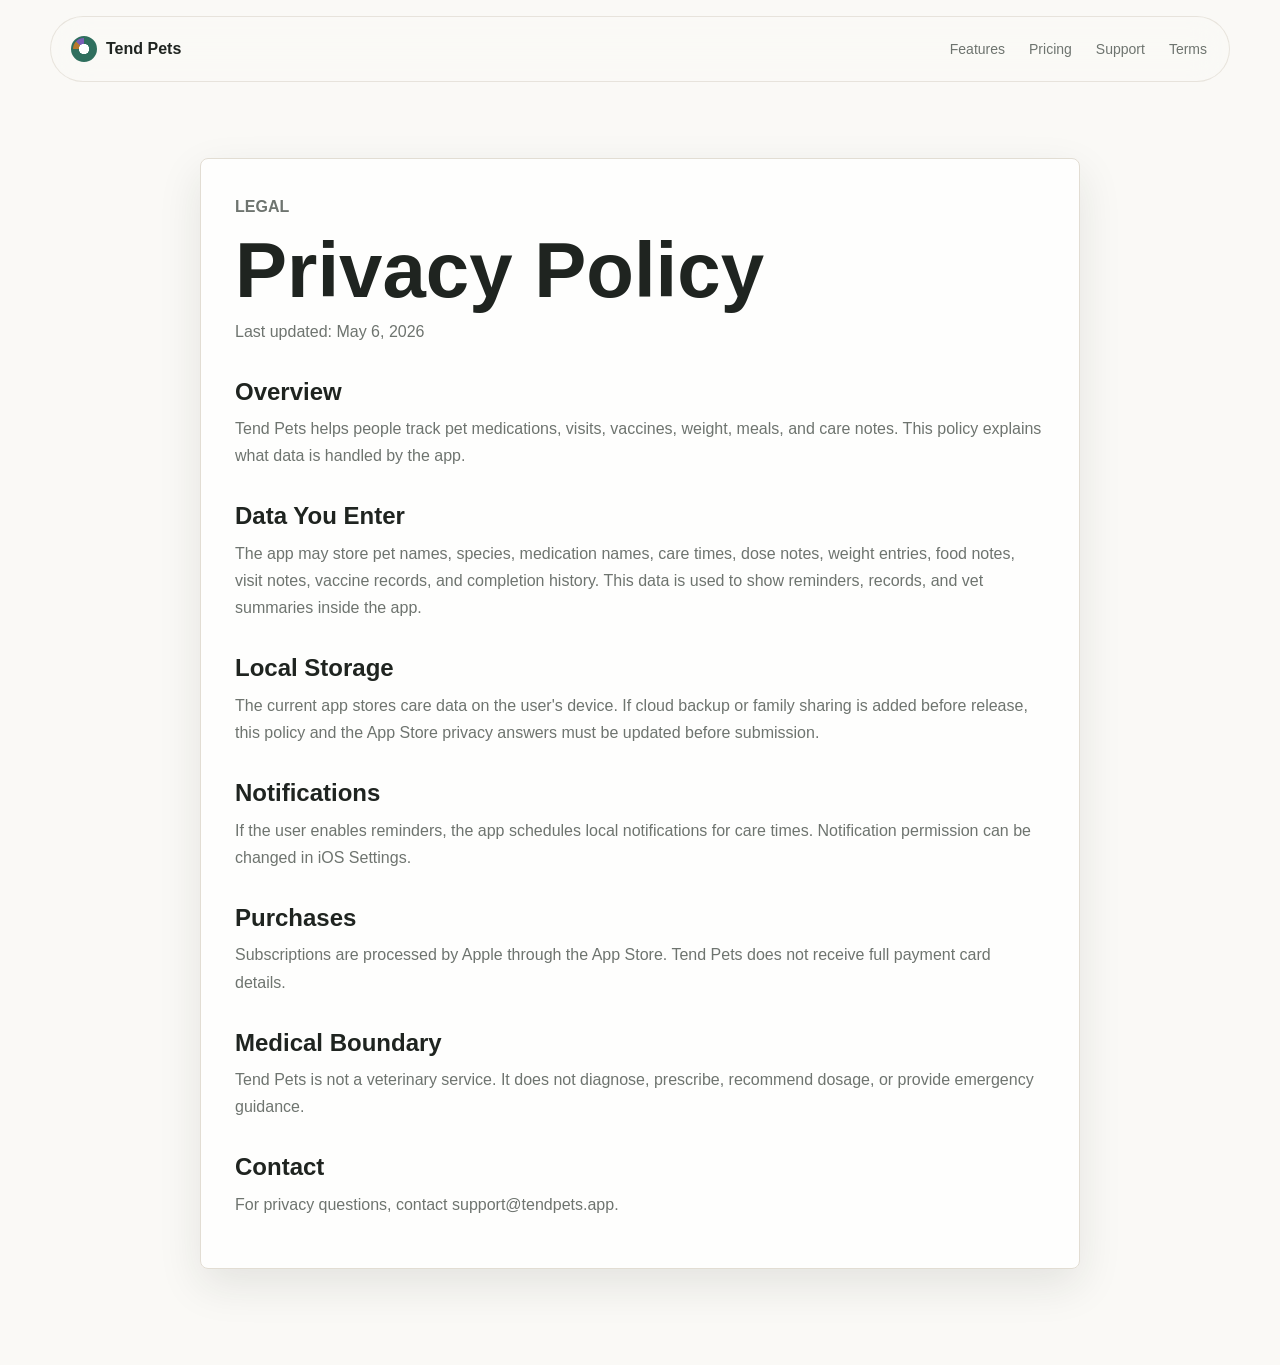
==== prototype/privacy.html @ f9f6dd4d "Prepare Tend Pets iOS release scaffold" ====
<!doctype html>
<html lang="en">
  <head>
    <meta charset="utf-8" />
    <meta name="viewport" content="width=device-width, initial-scale=1" />
    <title>Privacy Policy - Tend Pets</title>
    <link rel="icon" href="./assets/favicon.svg" type="image/svg+xml" />
    <link rel="stylesheet" href="./styles.css" />
  </head>
  <body>
    <header class="site-header">
      <a class="brand" href="./index.html" aria-label="Tend Pets home">
        <span class="brand-mark" aria-hidden="true"></span>
        <span>Tend Pets</span>
      </a>
      <nav aria-label="Primary navigation">
        <a href="./index.html#features">Features</a>
        <a href="./index.html#pricing">Pricing</a>
        <a href="./support.html">Support</a>
        <a href="./terms.html">Terms</a>
      </nav>
    </header>

    <main class="legal-page">
      <article class="legal-document">
        <p class="eyebrow">Legal</p>
        <h1>Privacy Policy</h1>
        <p class="legal-updated">Last updated: May 6, 2026</p>

        <h2>Overview</h2>
        <p>
          Tend Pets helps people track pet medications, visits, vaccines,
          weight, meals, and care notes. This policy explains what data is
          handled by the app.
        </p>

        <h2>Data You Enter</h2>
        <p>
          The app may store pet names, species, medication names, care times,
          dose notes, weight entries, food notes, visit notes, vaccine records,
          and completion history. This data is used to show reminders, records,
          and vet summaries inside the app.
        </p>

        <h2>Local Storage</h2>
        <p>
          The current app stores care data on the user's device. If cloud
          backup or family sharing is added before release, this policy and the
          App Store privacy answers must be updated before submission.
        </p>

        <h2>Notifications</h2>
        <p>
          If the user enables reminders, the app schedules local notifications
          for care times. Notification permission can be changed in iOS Settings.
        </p>

        <h2>Purchases</h2>
        <p>
          Subscriptions are processed by Apple through the App Store. Tend Pets
          does not receive full payment card details.
        </p>

        <h2>Medical Boundary</h2>
        <p>
          Tend Pets is not a veterinary service. It does not diagnose, prescribe,
          recommend dosage, or provide emergency guidance.
        </p>

        <h2>Contact</h2>
        <p>
          For privacy questions, contact
          <a href="mailto:support@tendpets.app">support@tendpets.app</a>.
        </p>
      </article>
    </main>
  </body>
</html>
---- prototype/styles.css ----
:root {
  --bg: #faf9f6;
  --surface: #ffffff;
  --surface-soft: #f2f0eb;
  --text: #1f2420;
  --muted: #6e746f;
  --line: #e2ddd3;
  --primary: #2f6f5e;
  --primary-soft: #dce9e3;
  --medicine: #3e6fb6;
  --medicine-soft: #e5edf8;
  --food: #b8792d;
  --food-soft: #f4eadc;
  --visit: #7a5db5;
  --visit-soft: #eee9f8;
  --alert: #b8743a;
  --alert-soft: #f6ebdf;
  --success: #2f7d57;
  --shadow: 0 24px 70px rgba(31, 36, 32, 0.16);
  --soft-shadow: 0 16px 44px rgba(31, 36, 32, 0.1);
  --radius: 8px;
  --phone-radius: 38px;
  --max: 1180px;
}

* {
  box-sizing: border-box;
}

html {
  scroll-behavior: smooth;
}

section {
  scroll-margin-top: 96px;
}

body {
  margin: 0;
  background: var(--bg);
  color: var(--text);
  font-family:
    ui-sans-serif,
    -apple-system,
    BlinkMacSystemFont,
    "SF Pro Display",
    "Segoe UI",
    sans-serif;
  letter-spacing: 0;
}

html,
body {
  overflow-x: hidden;
}

a {
  color: inherit;
  text-decoration: none;
}

img {
  display: block;
  max-width: 100%;
}

.site-header {
  position: sticky;
  top: 0;
  z-index: 20;
  display: flex;
  align-items: center;
  justify-content: space-between;
  gap: 22px;
  width: min(var(--max), calc(100% - 36px));
  margin: 16px auto 0;
  padding: 10px 12px;
  background: rgba(250, 249, 246, 0.84);
  border: 1px solid rgba(226, 221, 211, 0.75);
  border-radius: 999px;
  backdrop-filter: blur(18px);
}

.brand {
  display: inline-flex;
  min-height: 44px;
  align-items: center;
  gap: 9px;
  padding: 0 8px;
  border-radius: 999px;
  font-weight: 760;
}

.brand-mark {
  width: 26px;
  height: 26px;
  border: 2px solid var(--primary);
  border-radius: 50%;
  background:
    radial-gradient(circle at 50% 50%, var(--surface) 0 32%, transparent 34%),
    conic-gradient(var(--primary) 0 270deg, var(--food) 270deg 314deg, var(--visit) 314deg 360deg);
}

.site-header nav {
  display: flex;
  gap: 4px;
  color: var(--muted);
  font-size: 14px;
}

.site-header nav a {
  display: inline-flex;
  min-height: 44px;
  align-items: center;
  padding: 0 10px;
  border-radius: 999px;
}

.site-header nav a:hover {
  background: rgba(255, 255, 255, 0.72);
  color: var(--text);
}

.header-cta,
.button {
  display: inline-flex;
  min-height: 44px;
  align-items: center;
  justify-content: center;
  border-radius: 999px;
  font-weight: 720;
}

.header-cta {
  padding: 0 16px;
  background: var(--primary);
  color: white;
  font-size: 14px;
}

.hero-section {
  display: grid;
  grid-template-columns: minmax(0, 0.86fr) minmax(520px, 1.14fr);
  align-items: center;
  gap: 38px;
  width: min(var(--max), calc(100% - 36px));
  min-height: calc(100vh - 74px);
  margin: 0 auto;
  padding: 54px 0 34px;
}

.hero-section.clean-hero {
  grid-template-columns: minmax(0, 920px);
  justify-content: start;
  min-height: 620px;
}

.clean-hero .hero-copy {
  max-width: 860px;
}

.qa-actions {
  display: flex;
  flex-wrap: wrap;
  gap: 10px;
  margin-top: 18px;
}

.eyebrow {
  margin: 0 0 14px;
  color: var(--primary);
  font-size: 13px;
  font-weight: 820;
  letter-spacing: 0;
  text-transform: uppercase;
}

h1,
h2,
h3,
p {
  margin-top: 0;
}

h1 {
  margin-bottom: 20px;
  font-size: clamp(58px, 9vw, 112px);
  line-height: 0.88;
  letter-spacing: 0;
}

h2 {
  margin-bottom: 16px;
  font-size: clamp(34px, 5vw, 64px);
  line-height: 0.96;
  letter-spacing: 0;
}

h3 {
  margin-bottom: 8px;
  font-size: 20px;
  letter-spacing: 0;
}

.hero-text {
  width: min(540px, 100%);
  color: var(--muted);
  font-size: 21px;
  line-height: 1.45;
}

.hero-actions {
  display: flex;
  flex-wrap: wrap;
  gap: 12px;
  margin: 30px 0 14px;
}

.button {
  padding: 0 20px;
  border: 1px solid transparent;
}

.button.primary {
  background: var(--primary);
  color: white;
}

.button.secondary {
  border-color: var(--line);
  background: rgba(255, 255, 255, 0.64);
}

.trust-note {
  margin-bottom: 26px;
  color: var(--muted);
  font-size: 14px;
}

.feature-row {
  display: flex;
  flex-wrap: wrap;
  gap: 8px;
}

.feature-row span {
  padding: 8px 11px;
  border: 1px solid var(--line);
  border-radius: 999px;
  background: rgba(255, 255, 255, 0.72);
  color: var(--muted);
  font-size: 13px;
}

.hero-phones {
  position: relative;
  min-height: 630px;
}

.phone {
  position: relative;
  width: 292px;
  border-radius: var(--phone-radius);
  filter: drop-shadow(0 26px 54px rgba(31, 36, 32, 0.2));
}

.phone-shell {
  overflow: hidden;
  min-height: 610px;
  padding: 14px 12px 12px;
  border: 8px solid #1e211f;
  border-radius: var(--phone-radius);
  background: #101211;
}

.phone-status {
  display: grid;
  grid-template-columns: 1fr 72px 1fr;
  align-items: center;
  height: 24px;
  padding: 0 12px;
  color: #f7f8f6;
  font-size: 11px;
  font-weight: 720;
}

.phone-status span:last-child {
  text-align: right;
}

.dynamic-island {
  width: 66px;
  height: 19px;
  border-radius: 999px;
  background: #050605;
}

.screen {
  overflow: hidden;
  min-height: 548px;
  margin-top: 7px;
  padding: 21px 17px 18px;
  border-radius: 28px;
  background: var(--bg);
}

.mini-screen {
  font-size: 0.82em;
}

.mini-screen .screen-title {
  font-size: 25px;
}

.hero-phone {
  position: absolute;
  top: 50%;
}

.hero-phone-main {
  left: 50%;
  z-index: 3;
  transform: translate(-50%, -50%);
}

.hero-phone-left {
  left: 5%;
  z-index: 2;
  transform: translateY(-46%) rotate(-5deg) scale(0.9);
}

.hero-phone-right {
  right: 3%;
  z-index: 1;
  transform: translateY(-47%) rotate(5deg) scale(0.88);
}

.daily-care-band,
.app-section,
.pricing-section,
.reference-section {
  width: min(var(--max), calc(100% - 36px));
  margin: 0 auto;
  padding: 76px 0;
}

.daily-care-band {
  display: grid;
  grid-template-columns: 0.78fr 1.22fr;
  gap: 42px;
  border-top: 1px solid var(--line);
}

.feature-grid {
  display: grid;
  grid-template-columns: repeat(3, 1fr);
  gap: 14px;
}

.feature-grid article,
.price-card,
.screen-notes,
.reference-grid figure {
  border: 1px solid var(--line);
  border-radius: var(--radius);
  background: rgba(255, 255, 255, 0.76);
  box-shadow: var(--soft-shadow);
}

.feature-grid article {
  padding: 24px;
}

.feature-grid p,
.section-heading p,
.price-card p,
.screen-notes p,
.screen-notes li {
  color: var(--muted);
  line-height: 1.55;
}

.feature-icon {
  display: block;
  width: 40px;
  height: 40px;
  margin-bottom: 18px;
  border-radius: 50%;
}

.feature-icon.medicine {
  background: radial-gradient(circle at center, white 0 26%, transparent 28%), conic-gradient(var(--medicine) 0 280deg, var(--primary) 280deg);
}

.feature-icon.family {
  background:
    radial-gradient(circle at 35% 42%, white 0 9%, transparent 10%),
    radial-gradient(circle at 65% 42%, white 0 9%, transparent 10%),
    var(--primary);
}

.feature-icon.records {
  border-radius: 9px;
  background:
    linear-gradient(var(--visit) 0 0) 10px 11px / 20px 3px no-repeat,
    linear-gradient(var(--food) 0 0) 10px 20px / 16px 3px no-repeat,
    var(--visit-soft);
}

.section-heading {
  width: min(760px, 100%);
  margin-bottom: 32px;
}

.section-heading.compact {
  width: min(680px, 100%);
}

.screen-tabs {
  display: flex;
  flex-wrap: wrap;
  gap: 8px;
  margin-bottom: 24px;
}

.tab {
  min-height: 44px;
  padding: 0 13px;
  border: 1px solid var(--line);
  border-radius: 999px;
  background: rgba(255, 255, 255, 0.72);
  color: var(--muted);
  cursor: pointer;
  font: inherit;
  font-size: 14px;
  font-weight: 700;
}

.tab.active {
  border-color: var(--primary);
  background: var(--primary);
  color: white;
}

.prototype-stage {
  display: grid;
  grid-template-columns: minmax(250px, 0.8fr) minmax(300px, 1.2fr);
  align-items: center;
  gap: 48px;
  min-height: 700px;
  padding: 42px;
  border: 1px solid var(--line);
  border-radius: 24px;
  background:
    linear-gradient(120deg, rgba(255, 255, 255, 0.72), rgba(242, 240, 235, 0.72)),
    var(--surface-soft);
}

.screen-notes {
  padding: 28px;
}

.screen-notes ul {
  margin: 22px 0 0;
  padding-left: 19px;
}

.active-phone {
  justify-self: center;
}

.screen-grid {
  display: grid;
  grid-template-columns: repeat(5, minmax(150px, 1fr));
  gap: 22px;
  margin-top: 42px;
}

.small-phone {
  width: 100%;
  max-width: 210px;
  justify-self: center;
  cursor: pointer;
  transition: transform 180ms ease;
}

.small-phone::after {
  content: attr(data-label);
  display: block;
  margin-top: 10px;
  color: var(--muted);
  text-align: center;
  font-size: 13px;
  font-weight: 800;
}

.small-phone:hover {
  transform: translateY(-6px);
}

.small-phone .phone-shell {
  min-height: 438px;
  padding: 10px 8px 8px;
  border-width: 6px;
  border-radius: 30px;
}

.small-phone .phone-status {
  height: 18px;
  padding: 0 8px;
  font-size: 8px;
}

.small-phone .screen {
  min-height: 392px;
  padding: 14px 11px;
  border-radius: 22px;
}

.pricing-grid {
  display: grid;
  grid-template-columns: repeat(3, 1fr);
  gap: 18px;
}

.price-card {
  padding: 26px;
}

.price-card.featured {
  border-color: rgba(47, 111, 94, 0.45);
  background:
    linear-gradient(180deg, rgba(220, 233, 227, 0.82), rgba(255, 255, 255, 0.9)),
    var(--surface);
}

.plan {
  margin-bottom: 12px;
  color: var(--primary);
  font-weight: 800;
}

.price-card h3 {
  font-size: 42px;
}

.price-card h3 span {
  color: var(--muted);
  font-size: 16px;
}

.price-card ul {
  margin: 22px 0 0;
  padding-left: 18px;
  color: var(--muted);
  line-height: 1.9;
}

.reference-grid {
  display: grid;
  grid-template-columns: repeat(3, 1fr);
  gap: 16px;
}

.reference-grid figure {
  overflow: hidden;
  margin: 0;
}

.reference-grid img {
  width: 100%;
  aspect-ratio: 16 / 10;
  object-fit: cover;
}

.reference-grid figcaption {
  padding: 12px 14px;
  color: var(--muted);
  font-size: 14px;
}

.site-footer {
  display: flex;
  flex-wrap: wrap;
  gap: 16px;
  width: min(var(--max), calc(100% - 36px));
  margin: 0 auto;
  padding: 18px 0 42px;
  border-top: 1px solid var(--line);
  color: var(--muted);
  font-size: 14px;
  font-weight: 700;
}

.site-footer a:hover,
.legal-document a:hover {
  color: var(--primary);
}

.legal-page {
  width: min(880px, calc(100% - 36px));
  margin: 0 auto;
  padding: 76px 0 96px;
}

.legal-document {
  padding: 34px;
  border: 1px solid var(--line);
  border-radius: var(--radius);
  background: rgba(255, 255, 255, 0.82);
  box-shadow: var(--soft-shadow);
}

.legal-document h1 {
  margin-bottom: 10px;
  font-size: clamp(42px, 7vw, 78px);
  line-height: 0.94;
}

.legal-document h2 {
  margin: 34px 0 10px;
  font-size: 24px;
  line-height: 1.1;
}

.legal-document p,
.legal-document li {
  color: var(--muted);
  font-size: 16px;
  line-height: 1.7;
}

.legal-updated {
  margin-bottom: 32px;
}

.support-email {
  font-size: 22px;
  font-weight: 800;
}

.screen-title {
  margin-bottom: 13px;
  font-size: 34px;
  line-height: 1;
}

.screen-topline {
  display: flex;
  justify-content: space-between;
  align-items: center;
  gap: 12px;
  margin-bottom: 14px;
}

.screen-sub {
  color: var(--muted);
  font-size: 13px;
  font-weight: 650;
}

.pet-row {
  display: flex;
  gap: 10px;
  margin: 14px 0;
}

.pet-chip {
  display: inline-flex;
  flex-direction: column;
  align-items: center;
  gap: 5px;
  color: var(--muted);
  font-size: 11px;
  font-weight: 700;
}

.pet-avatar,
.care-ring {
  width: 48px;
  height: 48px;
  border-radius: 50%;
}

.pet-avatar {
  display: grid;
  place-items: center;
  color: white;
  font-size: 17px;
  font-weight: 800;
  background:
    radial-gradient(circle at 42% 38%, rgba(255, 255, 255, 0.42) 0 14%, transparent 15%),
    linear-gradient(135deg, #a78364, #6e4e3c);
}

.care-ring {
  display: grid;
  place-items: center;
  padding: 3px;
  background: conic-gradient(var(--primary) 0 292deg, var(--food) 292deg 328deg, var(--surface-soft) 328deg);
}

.care-ring.blue {
  background: conic-gradient(var(--medicine) 0 238deg, var(--visit) 238deg 300deg, var(--surface-soft) 300deg);
}

.care-ring.done {
  background: conic-gradient(var(--success) 0 360deg);
}

.care-ring .pet-avatar {
  width: 100%;
  height: 100%;
  border: 3px solid var(--bg);
}

.card {
  padding: 14px;
  border: 1px solid var(--line);
  border-radius: 18px;
  background: var(--surface);
  box-shadow: 0 10px 24px rgba(31, 36, 32, 0.06);
}

.care-card {
  border-color: rgba(47, 111, 94, 0.22);
  background: linear-gradient(180deg, rgba(220, 233, 227, 0.88), #fff);
}

.care-card.overdue {
  border-color: rgba(184, 116, 58, 0.28);
  background: linear-gradient(180deg, var(--alert-soft), #fff);
}

.card-label {
  margin-bottom: 6px;
  color: var(--muted);
  font-size: 11px;
  font-weight: 800;
  text-transform: uppercase;
}

.card-title {
  margin-bottom: 4px;
  font-size: 17px;
  font-weight: 820;
}

.card-detail {
  color: var(--muted);
  font-size: 12px;
  line-height: 1.35;
}

.action-row {
  display: grid;
  grid-template-columns: 1.2fr 0.9fr 0.8fr;
  gap: 7px;
  margin-top: 12px;
}

.ios-button {
  display: inline-flex;
  min-height: 44px;
  align-items: center;
  justify-content: center;
  border: 0;
  border-radius: 999px;
  background: var(--surface-soft);
  color: var(--text);
  font-size: 12px;
  font-weight: 800;
}

.mini-screen .ios-button {
  min-height: 44px;
}

.small-phone .ios-button {
  min-height: 27px;
  font-size: 8px;
}

.ios-button.primary {
  background: var(--primary);
  color: white;
}

.stack {
  display: grid;
  gap: 10px;
}

.list-row {
  display: grid;
  grid-template-columns: auto 1fr auto;
  align-items: center;
  gap: 10px;
  padding: 10px;
  border-radius: 14px;
  background: rgba(255, 255, 255, 0.72);
}

.dot {
  width: 10px;
  height: 10px;
  border-radius: 50%;
  background: var(--primary);
}

.dot.medicine {
  background: var(--medicine);
}

.dot.food {
  background: var(--food);
}

.dot.visit {
  background: var(--visit);
}

.row-title {
  font-size: 12px;
  font-weight: 800;
}

.row-sub {
  color: var(--muted);
  font-size: 10px;
}

.pill {
  display: inline-flex;
  align-items: center;
  min-height: 24px;
  padding: 0 9px;
  border-radius: 999px;
  background: var(--surface-soft);
  color: var(--muted);
  font-size: 10px;
  font-weight: 800;
}

.pill.primary {
  background: var(--primary-soft);
  color: var(--primary);
}

.segmented {
  display: grid;
  grid-template-columns: repeat(4, 1fr);
  gap: 4px;
  padding: 4px;
  border-radius: 999px;
  background: var(--surface-soft);
}

.segmented span {
  display: grid;
  min-height: 28px;
  place-items: center;
  border-radius: 999px;
  color: var(--muted);
  font-size: 10px;
  font-weight: 800;
}

.segmented span.active {
  background: var(--surface);
  color: var(--primary);
  box-shadow: 0 2px 8px rgba(31, 36, 32, 0.08);
}

.field {
  display: flex;
  justify-content: space-between;
  gap: 8px;
  padding: 12px 0;
  border-bottom: 1px solid var(--line);
  font-size: 13px;
  font-weight: 760;
}

.field span:first-child {
  color: var(--muted);
}

.chart {
  position: relative;
  height: 66px;
  border-radius: 12px;
  background:
    linear-gradient(to right, rgba(226, 221, 211, 0.6) 1px, transparent 1px) 0 0 / 25% 100%,
    linear-gradient(to top, rgba(226, 221, 211, 0.75) 1px, transparent 1px) 0 0 / 100% 33%,
    rgba(250, 249, 246, 0.76);
}

.chart::after {
  content: "";
  position: absolute;
  inset: 15px 12px 13px;
  border-bottom: 4px solid var(--primary);
  border-left: 4px solid transparent;
  border-radius: 40% 0 46% 0;
  transform: skew(-22deg) rotate(-4deg);
}

.compact-chart {
  height: 44px;
  margin-top: 8px;
}

.pdf-preview {
  padding: 14px;
  border: 1px solid var(--line);
  border-radius: 18px;
  background: #fffdf8;
  box-shadow: 0 12px 28px rgba(31, 36, 32, 0.08);
}

.pdf-header {
  display: flex;
  justify-content: space-between;
  gap: 14px;
  padding-bottom: 11px;
  border-bottom: 1px solid var(--line);
}

.pdf-header strong,
.pdf-header span {
  display: block;
}

.pdf-header span {
  color: var(--muted);
  font-size: 10px;
}

.mini-ring {
  width: 30px;
  height: 30px;
  border-radius: 50%;
  background: conic-gradient(var(--primary) 0 286deg, var(--food) 286deg 320deg, var(--surface-soft) 320deg);
}

.pdf-section {
  padding: 10px 0;
  border-bottom: 1px solid rgba(226, 221, 211, 0.75);
}

.pdf-section:last-child {
  border-bottom: 0;
}

.pdf-section b {
  display: block;
  margin-bottom: 4px;
  font-size: 11px;
}

.pdf-section p {
  margin: 0;
  color: var(--muted);
  font-size: 10px;
  line-height: 1.45;
}

.notification-card {
  display: grid;
  grid-template-columns: 34px 1fr;
  gap: 10px;
  margin-top: 18px;
  padding: 14px;
  border: 1px solid rgba(47, 111, 94, 0.22);
  border-radius: 19px;
  background: rgba(255, 255, 255, 0.9);
  box-shadow: var(--soft-shadow);
}

.notification-icon {
  width: 34px;
  height: 34px;
  border-radius: 10px;
  background:
    radial-gradient(circle at center, white 0 24%, transparent 26%),
    conic-gradient(var(--primary) 0 270deg, var(--food) 270deg 320deg, var(--visit) 320deg);
}

.notification-actions {
  grid-column: 2;
  display: flex;
  gap: 7px;
  margin-top: 8px;
}

.notification-actions span {
  display: inline-flex;
  min-height: 26px;
  align-items: center;
  padding: 0 10px;
  border-radius: 999px;
  background: var(--primary-soft);
  color: var(--primary);
  font-size: 10px;
  font-weight: 800;
}

.status-panel {
  padding: 14px;
  border: 1px solid var(--line);
  border-radius: 18px;
  background: var(--surface);
}

.status-panel.success {
  border-color: rgba(47, 125, 87, 0.3);
  background: linear-gradient(180deg, rgba(220, 233, 227, 0.8), #fff);
}

.status-panel.warning {
  border-color: rgba(184, 116, 58, 0.32);
  background: linear-gradient(180deg, var(--alert-soft), #fff);
}

.status-panel.muted {
  background: rgba(242, 240, 235, 0.7);
}

.progress-line {
  overflow: hidden;
  height: 6px;
  margin-top: 12px;
  border-radius: 999px;
  background: var(--surface-soft);
}

.progress-line span {
  display: block;
  width: 62%;
  height: 100%;
  border-radius: inherit;
  background: var(--primary);
}

.month-grid {
  display: grid;
  grid-template-columns: repeat(7, 1fr);
  gap: 5px;
}

.day {
  position: relative;
  display: grid;
  min-height: 29px;
  place-items: center;
  border-radius: 9px;
  background: rgba(255, 255, 255, 0.64);
  color: var(--muted);
  font-size: 10px;
  font-weight: 800;
}

.day.active {
  background: var(--primary);
  color: white;
}

.day::after {
  content: "";
  position: absolute;
  bottom: 4px;
  width: 4px;
  height: 4px;
  border-radius: 50%;
  background: var(--medicine);
}

.day:nth-child(5n)::after {
  background: var(--visit);
}

.day:nth-child(7n)::after {
  background: var(--food);
}

.bottom-nav {
  display: grid;
  grid-template-columns: repeat(5, 1fr);
  gap: 2px;
  margin-top: 12px;
  padding: 8px;
  border-radius: 18px;
  background: rgba(255, 255, 255, 0.82);
}

.bottom-nav span {
  color: var(--muted);
  text-align: center;
  font-size: 9px;
  font-weight: 800;
}

.bottom-nav span.active {
  color: var(--primary);
}

.paywall-hero {
  min-height: 122px;
  padding: 18px;
  border-radius: 22px;
  background:
    radial-gradient(circle at 22% 24%, rgba(255, 255, 255, 0.8), transparent 28%),
    linear-gradient(135deg, var(--primary-soft), #ffffff);
}

.plan-row {
  display: grid;
  grid-template-columns: 1fr auto;
  gap: 10px;
  padding: 13px;
  border: 1px solid var(--line);
  border-radius: 15px;
  background: var(--surface);
}

.plan-row.selected {
  border-color: var(--primary);
  box-shadow: 0 0 0 2px rgba(47, 111, 94, 0.1);
}

.qa-page-body {
  background:
    linear-gradient(90deg, rgba(47, 111, 94, 0.08) 1px, transparent 1px),
    linear-gradient(rgba(47, 111, 94, 0.06) 1px, transparent 1px),
    var(--bg);
  background-size: 28px 28px;
}

.sim-qa-page {
  padding: 54px 0 92px;
}

.sim-hero,
.sim-flow-section,
.sim-review-section {
  width: min(var(--max), calc(100% - 36px));
  margin: 0 auto;
}

.sim-hero {
  min-height: calc(100vh - 98px);
  display: grid;
  grid-template-columns: minmax(0, 1.12fr) minmax(300px, 0.88fr);
  align-items: center;
  gap: 42px;
}

.sim-hero-copy h1 {
  max-width: 760px;
  margin: 0;
  font-size: clamp(3rem, 7vw, 7.2rem);
  line-height: 0.9;
  letter-spacing: 0;
}

.sim-hero-copy p:not(.eyebrow) {
  max-width: 620px;
  margin: 24px 0 0;
  color: var(--muted);
  font-size: 1.05rem;
  line-height: 1.7;
}

.sim-command {
  display: grid;
  gap: 8px;
  max-width: 680px;
  margin-top: 34px;
  padding: 18px;
  color: var(--surface);
  background: #1f2420;
  border: 1px solid rgba(255, 255, 255, 0.16);
  border-radius: var(--radius);
  box-shadow: var(--soft-shadow);
}

.sim-command span {
  color: rgba(255, 255, 255, 0.62);
  font-size: 0.75rem;
  font-weight: 800;
  text-transform: uppercase;
}

.sim-command code {
  overflow-wrap: anywhere;
  font-size: 0.98rem;
}

.sim-signal-panel {
  display: grid;
  background: rgba(255, 255, 255, 0.9);
  border: 1px solid var(--line);
  border-radius: var(--radius);
  box-shadow: var(--shadow);
}

.signal-row {
  display: flex;
  align-items: center;
  justify-content: space-between;
  gap: 18px;
  min-height: 78px;
  padding: 0 22px;
  border-bottom: 1px solid var(--line);
}

.signal-row:last-child {
  border-bottom: 0;
}

.signal-row span {
  color: var(--muted);
  font-size: 0.78rem;
  font-weight: 800;
  text-transform: uppercase;
}

.signal-row strong {
  text-align: right;
  font-size: 1.08rem;
}

.sim-flow-section,
.sim-review-section {
  padding-top: 76px;
}

.sim-flow-grid {
  display: grid;
  grid-template-columns: repeat(4, minmax(0, 1fr));
  gap: 14px;
  margin-top: 28px;
}

.sim-flow-grid article {
  min-height: 230px;
  padding: 18px;
  background: var(--surface);
  border: 1px solid var(--line);
  border-radius: var(--radius);
}

.step-number {
  display: block;
  color: var(--primary);
  font-size: 0.76rem;
  font-weight: 900;
}

.sim-flow-grid h3 {
  margin: 34px 0 10px;
  font-size: 1.15rem;
}

.sim-flow-grid p {
  margin: 0;
  color: var(--muted);
  line-height: 1.55;
}

.sim-review-section {
  display: grid;
  grid-template-columns: minmax(0, 0.82fr) minmax(320px, 1.18fr);
  gap: 30px;
  align-items: start;
}

.sim-review-copy h2 {
  margin: 0;
  max-width: 520px;
  font-size: clamp(2.3rem, 5vw, 4.8rem);
  line-height: 0.95;
}

.sim-review-copy p:not(.eyebrow) {
  max-width: 480px;
  margin: 22px 0 24px;
  color: var(--muted);
  line-height: 1.65;
}

.sim-checklist {
  display: grid;
  gap: 10px;
}

.sim-checklist div {
  display: flex;
  align-items: center;
  gap: 12px;
  min-height: 58px;
  padding: 14px 16px;
  background: rgba(255, 255, 255, 0.88);
  border: 1px solid var(--line);
  border-radius: var(--radius);
  font-weight: 800;
}

.sim-checklist span {
  width: 12px;
  height: 12px;
  flex: 0 0 auto;
  background: var(--primary);
  border-radius: 50%;
  box-shadow: 0 0 0 5px var(--primary-soft);
}

@media (max-width: 980px) {
  .site-header nav {
    display: none;
  }

  .hero-section,
  .daily-care-band,
  .prototype-stage,
  .sim-hero,
  .sim-review-section {
    grid-template-columns: 1fr;
    gap: 24px;
  }

  .sim-flow-grid {
    grid-template-columns: repeat(2, minmax(0, 1fr));
  }

  .active-phone {
    order: -1;
  }

  .screen-notes {
    order: 2;
  }

  .hero-section {
    min-height: auto;
  }

  .hero-phones {
    min-height: 580px;
  }

  .feature-grid,
  .pricing-grid,
  .reference-grid {
    grid-template-columns: 1fr;
  }

  .screen-grid {
    grid-template-columns: repeat(2, minmax(140px, 1fr));
  }
}

@media (max-width: 620px) {
  .site-header {
    width: calc(100% - 20px);
  }

  .header-cta {
    display: none;
  }

  .hero-section,
  .daily-care-band,
  .app-section,
  .pricing-section,
  .reference-section,
  .sim-hero,
  .sim-flow-section,
  .sim-review-section {
    width: calc(100% - 22px);
  }

  .sim-hero {
    min-height: auto;
    padding-top: 44px;
  }

  .sim-hero-copy h1,
  .sim-review-copy h2 {
    font-size: 2.55rem;
    line-height: 0.98;
  }

  .sim-flow-grid {
    grid-template-columns: 1fr;
  }

  .signal-row {
    min-height: 68px;
    padding: 0 16px;
  }

  .hero-phones {
    margin-top: 34px;
    min-height: 520px;
  }

  .hero-phone-left,
  .hero-phone-right {
    display: none;
  }

  .phone {
    width: 274px;
  }

  .prototype-stage {
    padding: 20px;
  }

  .screen-grid {
    grid-template-columns: 1fr;
  }
}
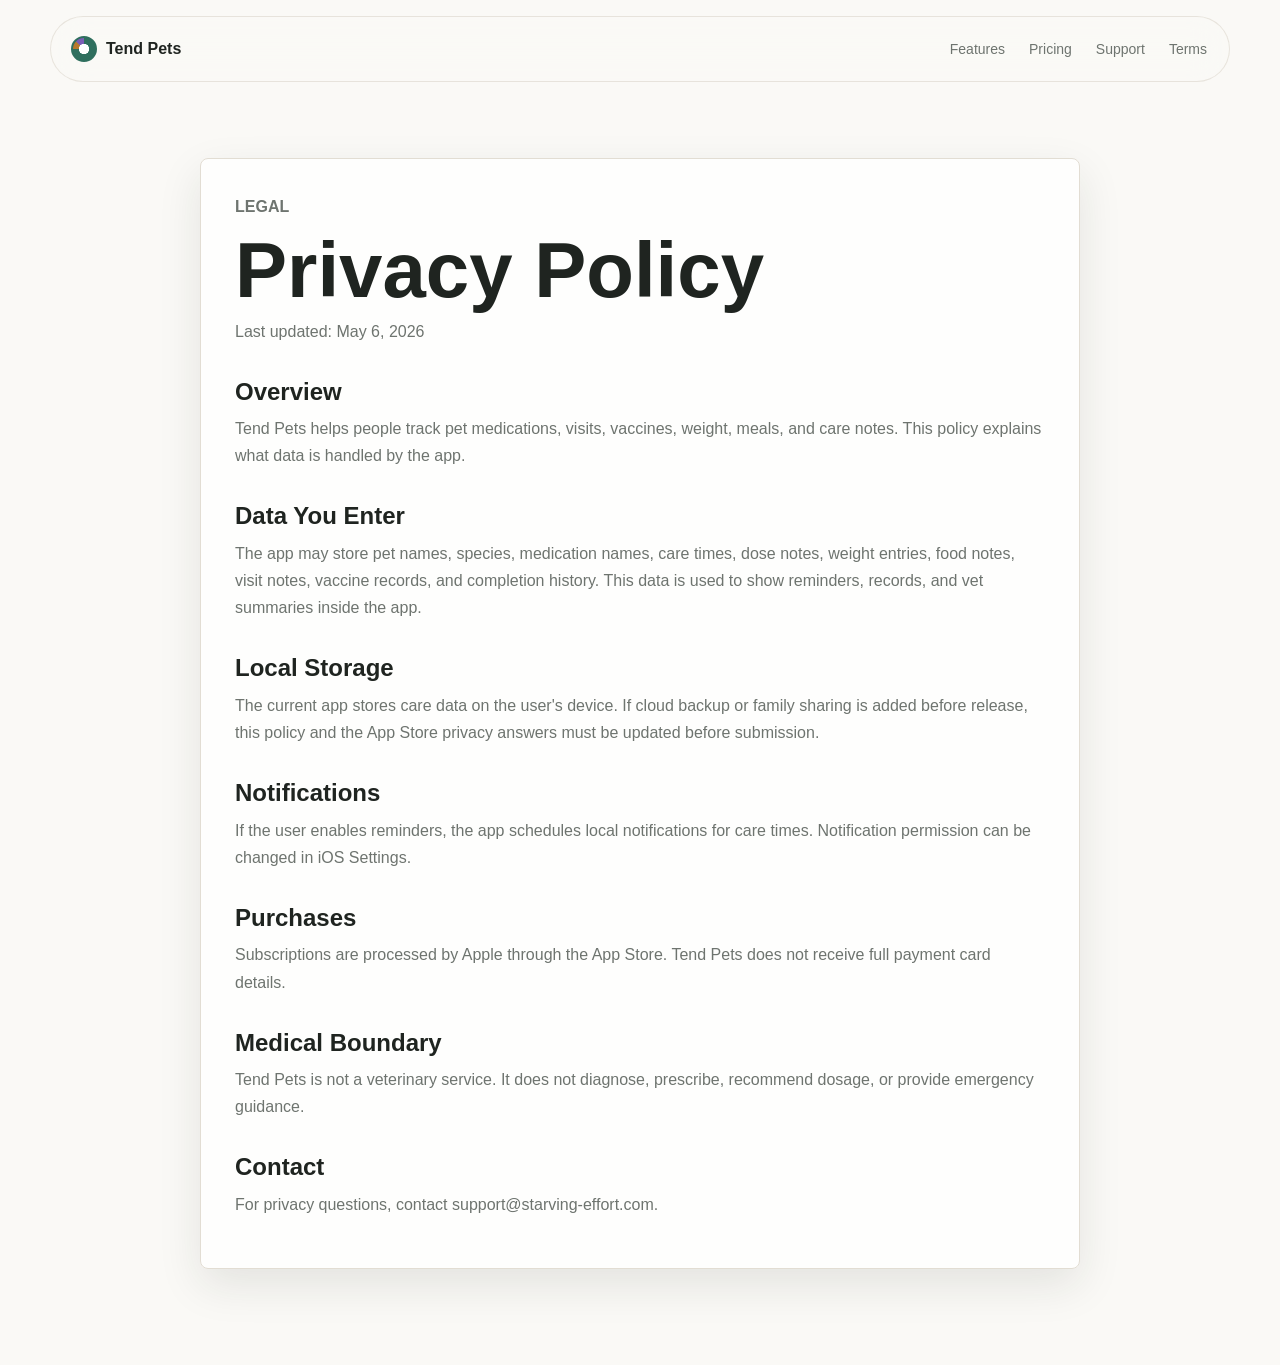
==== commit 7be51034: "feat: ship-prep overhaul — 5-round audit fixes + Bundle ID + automation + design/arch review Bundle " ====
--- a/prototype/privacy.html
+++ b/prototype/privacy.html
@@ -70,7 +70,7 @@
         <h2>Contact</h2>
         <p>
           For privacy questions, contact
-          <a href="mailto:support@tendpets.app">support@tendpets.app</a>.
+          <a href="mailto:support@starving-effort.com">support@starving-effort.com</a>.
         </p>
       </article>
     </main>
